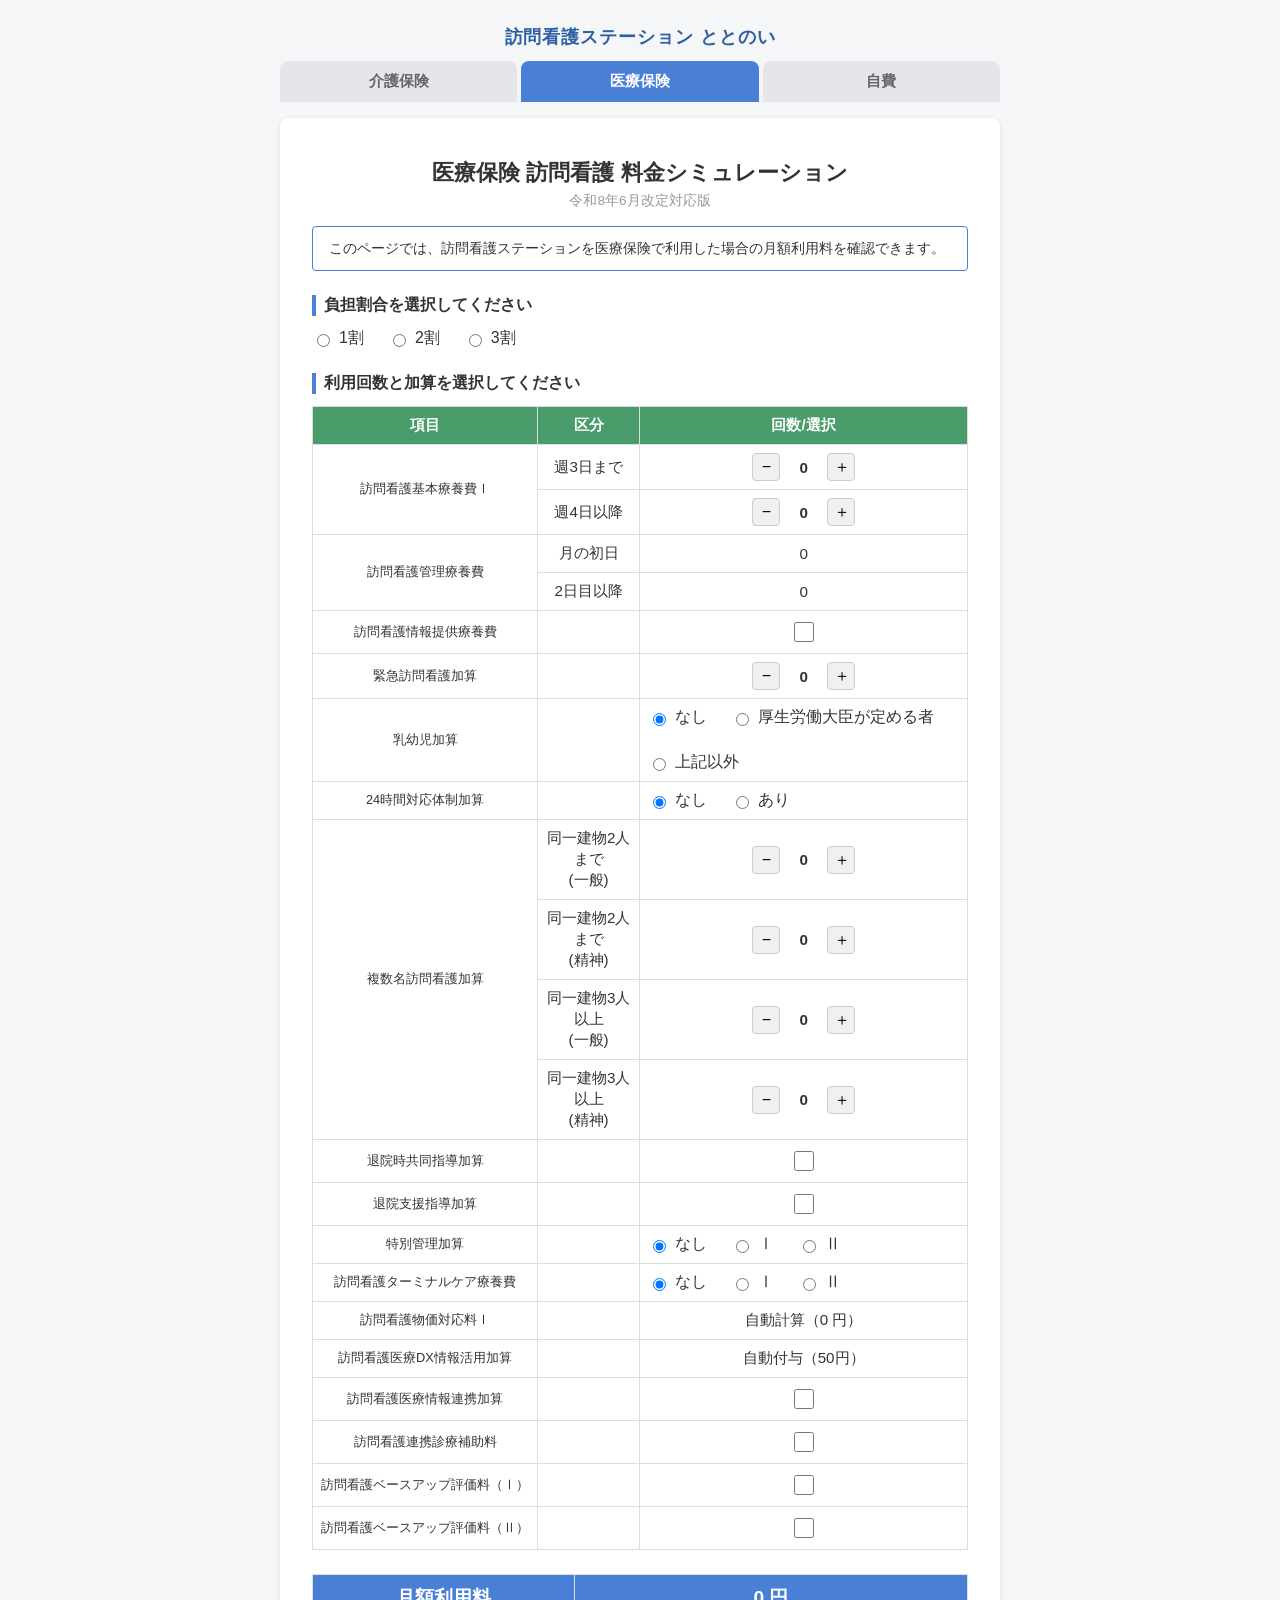
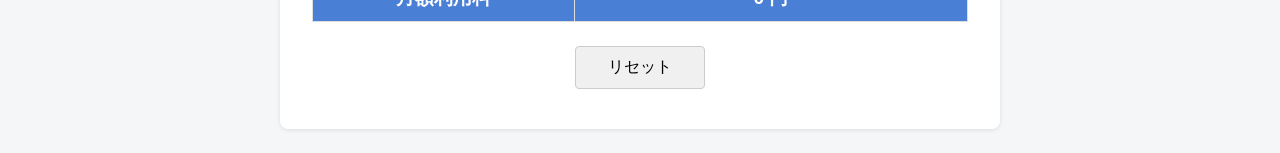
==== iryouhoken/index.html @ c887ce32 "項目名セルのフォントサイズをrowspanに関係なく統一（:first-childからクラス指定に変更）" ====
<!DOCTYPE html>
<html lang="ja">
<head>
  <meta charset="UTF-8">
  <meta name="viewport" content="width=device-width, initial-scale=1.0">
  <title>医療保険 訪問看護 料金シミュレーション｜訪問看護ステーションととのい</title>
  <link rel="stylesheet" href="../shared/tabs.css">
  <link rel="stylesheet" href="style.css">
</head>
<body>
  <header class="site-header">
    <p class="site-name">訪問看護ステーション ととのい</p>
  </header>
  <nav class="tab-nav">
    <a href="../kaigo-houmonkango/" class="tab-nav-item">介護保険</a>
    <a href="../iryouhoken/" class="tab-nav-item active">医療保険</a>
    <a href="../jihi/" class="tab-nav-item">自費</a>
  </nav>
  <div class="container">
    <h1>医療保険 訪問看護 料金シミュレーション</h1>
    <p class="subtitle">令和8年6月改定対応版</p>

    <p class="description">
      このページでは、訪問看護ステーションを医療保険で利用した場合の月額利用料を確認できます。
    </p>

    <section class="section">
      <h2>負担割合を選択してください</h2>
      <div class="radio-group" id="futan-group">
        <label><input type="radio" name="futan" value="1"> 1割</label>
        <label><input type="radio" name="futan" value="2"> 2割</label>
        <label><input type="radio" name="futan" value="3"> 3割</label>
      </div>
    </section>

    <section class="section">
      <h2>利用回数と加算を選択してください</h2>
      <div class="table-scroll">
      <table class="ryoukin-table">
        <thead>
          <tr>
            <th>項目</th>
            <th>区分</th>
            <th>回数/選択</th>
          </tr>
        </thead>
        <tbody>
          <tr>
            <td class="item-name" rowspan="2">訪問看護基本療養費Ⅰ</td>
            <td>週3日まで</td>
            <td><div class="counter" data-key="shukan3"><button type="button" class="minus">−</button><span class="count">0</span><button type="button" class="plus">＋</button></div></td>
          </tr>
          <tr>
            <td>週4日以降</td>
            <td><div class="counter" data-key="shukan4"><button type="button" class="minus">−</button><span class="count">0</span><button type="button" class="plus">＋</button></div></td>
          </tr>
          <tr>
            <td class="item-name" rowspan="2">訪問看護管理療養費</td>
            <td>月の初日</td>
            <td><span id="kanri-shonichi-kaisuu">0</span></td>
          </tr>
          <tr>
            <td>2日目以降</td>
            <td><span id="kanri-2kaime-kaisuu">0</span></td>
          </tr>
          <tr>
            <td class="item-name">訪問看護情報提供療養費</td>
            <td></td>
            <td><input type="checkbox" id="jouhou-teikyou" class="kasan-checkbox"></td>
          </tr>
          <tr>
            <td class="item-name">緊急訪問看護加算</td>
            <td></td>
            <td><div class="counter" data-key="kinkyuu"><button type="button" class="minus">−</button><span class="count">0</span><button type="button" class="plus">＋</button></div></td>
          </tr>
          <tr>
            <td class="item-name">乳幼児加算</td>
            <td></td>
            <td>
              <div class="radio-group">
                <label><input type="radio" name="nyuuyouji" value="nashi" checked> なし</label>
                <label><input type="radio" name="nyuuyouji" value="daijin"> 厚生労働大臣が定める者</label>
                <label><input type="radio" name="nyuuyouji" value="sonota"> 上記以外</label>
              </div>
            </td>
          </tr>
          <tr>
            <td class="item-name">24時間対応体制加算</td>
            <td></td>
            <td>
              <div class="radio-group">
                <label><input type="radio" name="taiou24" value="nashi" checked> なし</label>
                <label><input type="radio" name="taiou24" value="ari"> あり</label>
              </div>
            </td>
          </tr>
          <tr>
            <td class="item-name" rowspan="4">複数名訪問看護加算</td>
            <td>同一建物2人まで<br>(一般)</td>
            <td><div class="counter" data-key="fukusuumei_nin2_ippan"><button type="button" class="minus">−</button><span class="count">0</span><button type="button" class="plus">＋</button></div></td>
          </tr>
          <tr>
            <td>同一建物2人まで<br>(精神)</td>
            <td><div class="counter" data-key="fukusuumei_nin2_seishin"><button type="button" class="minus">−</button><span class="count">0</span><button type="button" class="plus">＋</button></div></td>
          </tr>
          <tr>
            <td>同一建物3人以上<br>(一般)</td>
            <td><div class="counter" data-key="fukusuumei_nin3_ippan"><button type="button" class="minus">−</button><span class="count">0</span><button type="button" class="plus">＋</button></div></td>
          </tr>
          <tr>
            <td>同一建物3人以上<br>(精神)</td>
            <td><div class="counter" data-key="fukusuumei_nin3_seishin"><button type="button" class="minus">−</button><span class="count">0</span><button type="button" class="plus">＋</button></div></td>
          </tr>
          <tr>
            <td class="item-name">退院時共同指導加算</td>
            <td></td>
            <td><input type="checkbox" id="taiin-kyodo" class="kasan-checkbox"></td>
          </tr>
          <tr>
            <td class="item-name">退院支援指導加算</td>
            <td></td>
            <td><input type="checkbox" id="taiin-shien" class="kasan-checkbox"></td>
          </tr>
          <tr>
            <td class="item-name">特別管理加算</td>
            <td></td>
            <td>
              <div class="radio-group">
                <label><input type="radio" name="tokubetsu_kanri" value="nashi" checked> なし</label>
                <label><input type="radio" name="tokubetsu_kanri" value="I"> Ⅰ</label>
                <label><input type="radio" name="tokubetsu_kanri" value="II"> Ⅱ</label>
              </div>
            </td>
          </tr>
          <tr>
            <td class="item-name">訪問看護ターミナルケア療養費</td>
            <td></td>
            <td>
              <div class="radio-group">
                <label><input type="radio" name="terminal_care" value="nashi" checked> なし</label>
                <label><input type="radio" name="terminal_care" value="1"> Ⅰ</label>
                <label><input type="radio" name="terminal_care" value="2"> Ⅱ</label>
              </div>
            </td>
          </tr>
          <tr>
            <td class="item-name">訪問看護物価対応料Ⅰ</td>
            <td></td>
            <td>自動計算（<span id="bukka-yen">0</span> 円）</td>
          </tr>
          <tr>
            <td class="item-name">訪問看護医療DX情報活用加算</td>
            <td></td>
            <td>自動付与（<span id="iryou-dx-yen">0</span>円）</td>
          </tr>
          <tr>
            <td class="item-name">訪問看護医療情報連携加算</td>
            <td></td>
            <td><input type="checkbox" id="iryou-jouhou-renkei" class="kasan-checkbox"></td>
          </tr>
          <tr>
            <td class="item-name">訪問看護連携診療補助料</td>
            <td></td>
            <td><input type="checkbox" id="renkei-shinryo-hojo" class="kasan-checkbox"></td>
          </tr>
          <tr>
            <td class="item-name">訪問看護ベースアップ評価料（Ⅰ）</td>
            <td></td>
            <td><input type="checkbox" id="base-up-1" class="kasan-checkbox"></td>
          </tr>
          <tr>
            <td class="item-name">訪問看護ベースアップ評価料（Ⅱ）</td>
            <td></td>
            <td><input type="checkbox" id="base-up-2" class="kasan-checkbox"></td>
          </tr>
        </tbody>
      </table>
      </div>
    </section>

    <section class="section result">
      <table class="result-table">
        <tr class="total-row">
          <th>月額利用料</th>
          <td><span id="total-yen">0</span> 円</td>
        </tr>
      </table>
    </section>

    <button type="button" id="reset-btn" class="reset-btn">リセット</button>
  </div>

  <script src="data.js"></script>
  <script src="script.js"></script>
</body>
</html>
---- shared/tabs.css ----
.site-header {
  max-width: 720px;
  margin: 0 auto 12px;
  text-align: center;
}

.site-name {
  margin: 0;
  font-size: 1.15rem;
  font-weight: bold;
  color: #2d5fa3;
  letter-spacing: 0.05em;
}

.tab-nav {
  display: flex;
  max-width: 720px;
  margin: 0 auto 16px;
  gap: 4px;
}

.tab-nav-item {
  flex: 1;
  text-align: center;
  padding: 10px;
  text-decoration: none;
  font-weight: bold;
  font-size: 0.95rem;
  color: #666;
  background-color: #e4e6ea;
  border-radius: 8px 8px 0 0;
}

.tab-nav-item.active {
  color: #fff;
  background-color: #4a7fd6;
}

@media (max-width: 480px) {
  .site-name {
    font-size: 0.95rem;
  }

  .tab-nav {
    margin: 0 auto 8px;
    gap: 2px;
  }

  .tab-nav-item {
    padding: 8px 2px;
    font-size: 0.8rem;
  }
}
---- iryouhoken/style.css ----
* {
  box-sizing: border-box;
}

body {
  margin: 0;
  padding: 24px;
  font-family: "Hiragino Kaku Gothic ProN", "Meiryo", sans-serif;
  background-color: #f5f6f8;
  color: #333;
}

.container {
  max-width: 720px;
  margin: 0 auto;
  background-color: #fff;
  padding: 24px 32px 40px;
  border-radius: 8px;
  box-shadow: 0 1px 4px rgba(0, 0, 0, 0.1);
}

h1 {
  text-align: center;
  font-size: 1.4rem;
  margin-bottom: 4px;
}

.subtitle {
  text-align: center;
  color: #999;
  font-size: 0.85rem;
  margin-top: 0;
  margin-bottom: 16px;
}

.description {
  border: 1px solid #4a7fd6;
  border-radius: 4px;
  padding: 12px 16px;
  font-size: 0.9rem;
  margin-bottom: 24px;
}

.section {
  margin-bottom: 24px;
}

.section h2 {
  font-size: 1rem;
  border-left: 4px solid #4a7fd6;
  padding-left: 8px;
  margin-bottom: 12px;
}

.radio-group {
  display: flex;
  gap: 24px;
  flex-wrap: wrap;
}

.radio-group label {
  display: flex;
  align-items: center;
  gap: 6px;
  font-size: 1rem;
}

.table-scroll {
  overflow-x: auto;
}

.ryoukin-table {
  width: 100%;
  min-width: 480px;
  border-collapse: collapse;
  font-size: 0.95rem;
}

.ryoukin-table th,
.ryoukin-table td {
  border: 1px solid #ddd;
  padding: 8px;
  text-align: center;
}

.ryoukin-table td.item-name {
  white-space: nowrap;
  font-size: 0.8rem;
}

.ryoukin-table thead th {
  background-color: #4a9d6a;
  color: #fff;
}

.counter {
  display: flex;
  align-items: center;
  justify-content: center;
  gap: 8px;
}

.counter button {
  width: 28px;
  height: 28px;
  border: 1px solid #ccc;
  background-color: #f0f0f0;
  border-radius: 4px;
  font-size: 1rem;
  cursor: pointer;
  line-height: 1;
}

.counter button:hover {
  background-color: #e0e0e0;
}

.counter .count {
  display: inline-block;
  min-width: 2em;
  font-weight: bold;
}

.kasan-checkbox {
  width: 20px;
  height: 20px;
  cursor: pointer;
}

.result-table {
  width: 100%;
  border-collapse: collapse;
}

.result-table th,
.result-table td {
  padding: 10px;
  border: 1px solid #ddd;
  text-align: center;
}

.result-table th {
  background-color: #f0f3fa;
  width: 40%;
}

.result-table .total-row th,
.result-table .total-row td {
  background-color: #4a7fd6;
  color: #fff;
  font-size: 1.2rem;
  font-weight: bold;
}

.reset-btn {
  display: block;
  margin: 0 auto;
  padding: 10px 32px;
  font-size: 1rem;
  background-color: #f0f0f0;
  border: 1px solid #ccc;
  border-radius: 4px;
  cursor: pointer;
}

.reset-btn:hover {
  background-color: #e0e0e0;
}

@media (max-width: 480px) {
  body {
    padding: 8px;
  }

  .container {
    padding: 16px 12px 24px;
  }

  .table-scroll {
    overflow-x: visible;
  }

  .ryoukin-table {
    min-width: 0;
    table-layout: fixed;
    font-size: 0.7rem;
  }

  .ryoukin-table th,
  .ryoukin-table td {
    padding: 4px 2px;
    word-break: break-word;
  }

  .ryoukin-table th:nth-child(1),
  .ryoukin-table td:nth-child(1) {
    width: 32%;
  }

  .ryoukin-table th:nth-child(2),
  .ryoukin-table td:nth-child(2) {
    width: 18%;
  }

  .ryoukin-table th:nth-child(3),
  .ryoukin-table td:nth-child(3) {
    width: 50%;
  }

  .ryoukin-table td:first-child {
    white-space: normal;
    font-size: 0.7rem;
  }

  .radio-group {
    flex-direction: column;
    gap: 4px;
  }

  .counter button {
    width: 22px;
    height: 22px;
    font-size: 0.85rem;
  }

  .counter .count {
    min-width: 1.5em;
  }
}
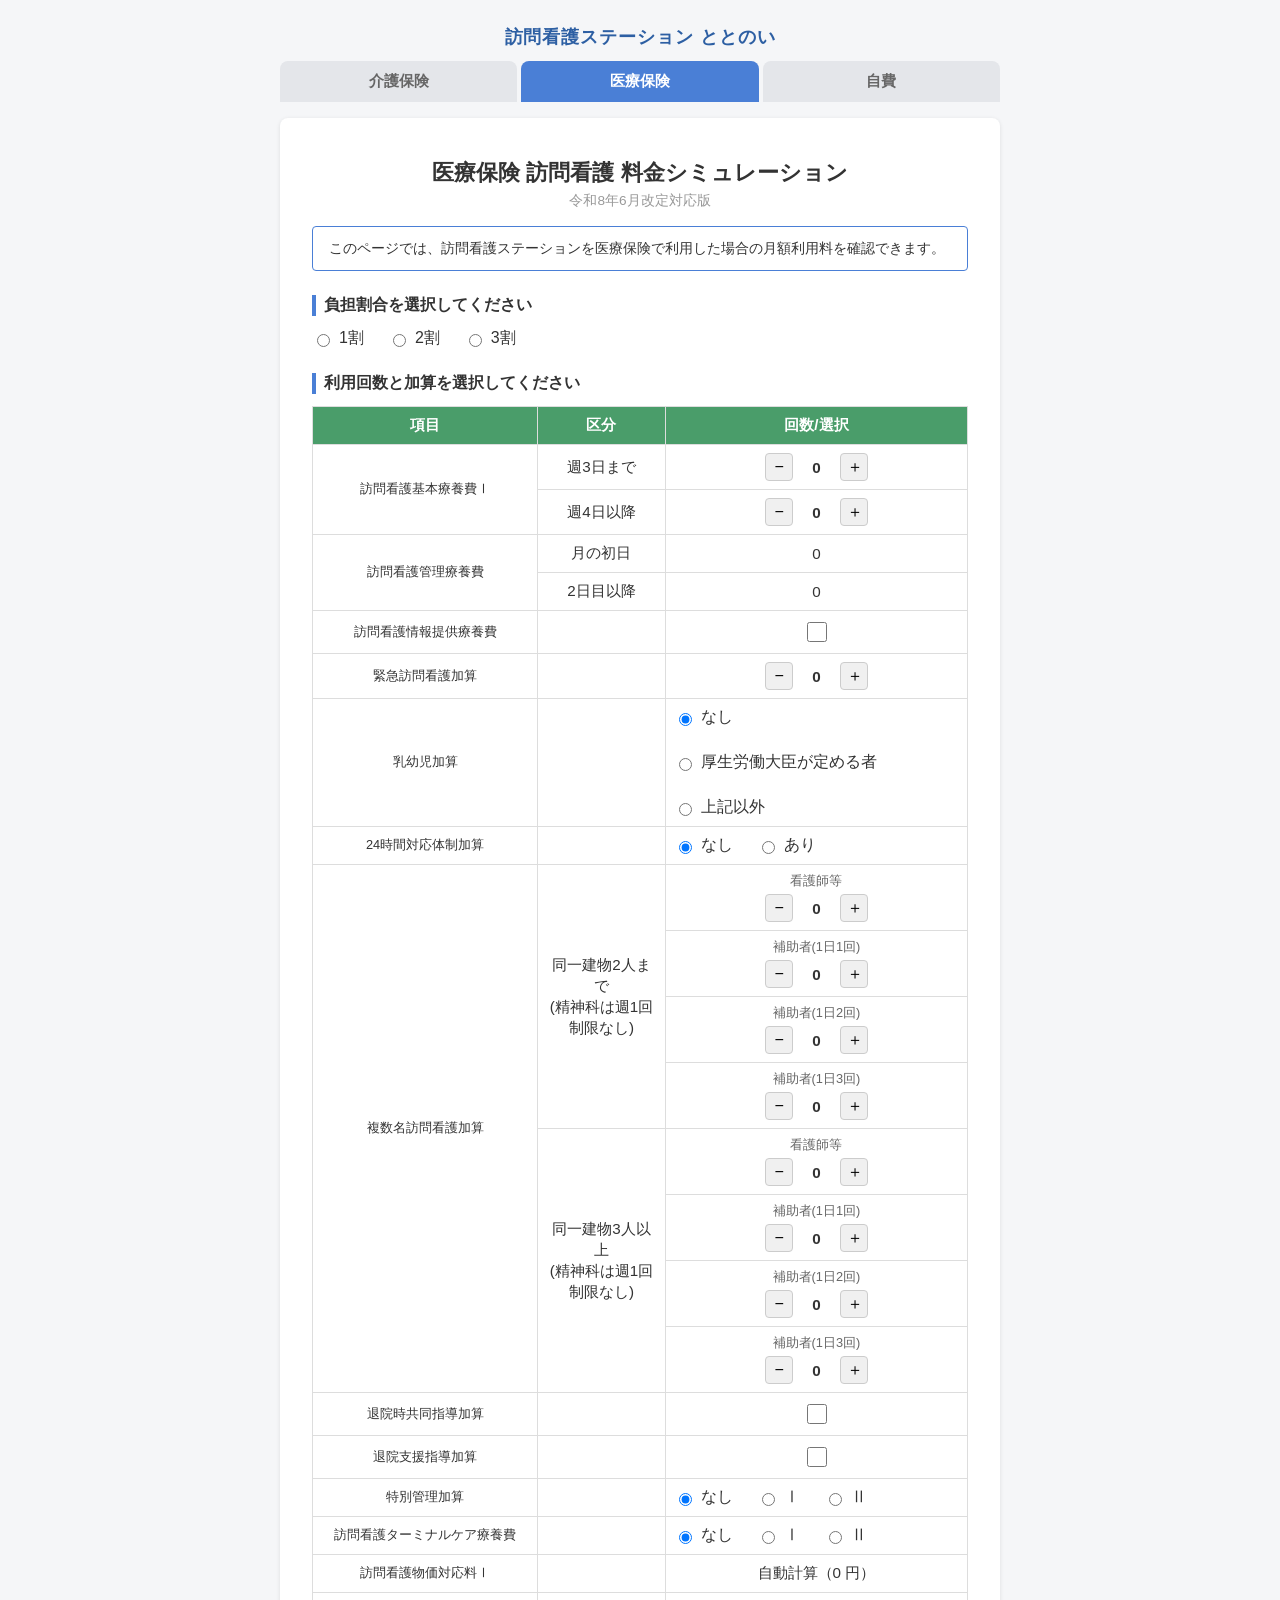
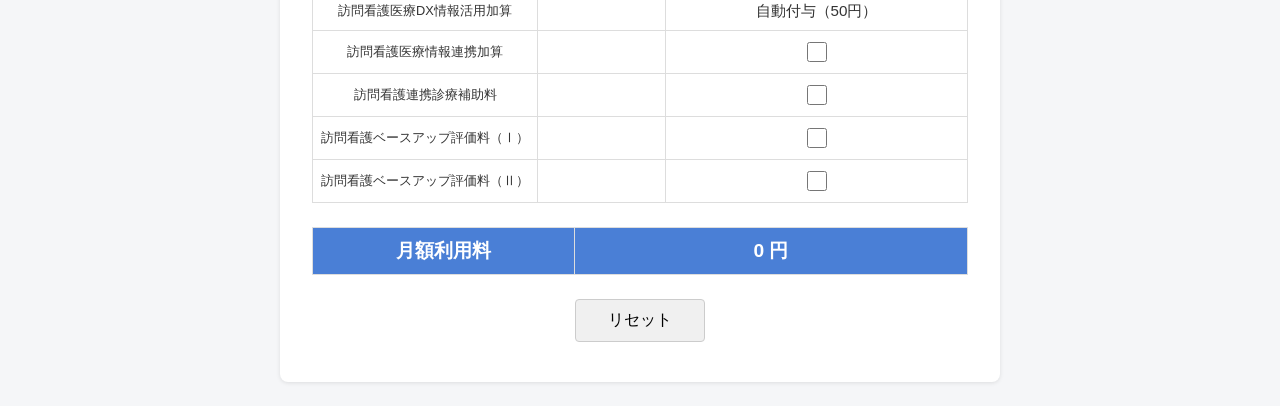
==== commit e277c474: "複数名訪問看護加算を看護師等/補助者に分割し、補助者は1日の回数に応じた階層価格を自動計算" ====
--- a/iryouhoken/index.html
+++ b/iryouhoken/index.html
@@ -95,21 +95,31 @@
             </td>
           </tr>
           <tr>
-            <td class="item-name" rowspan="4">複数名訪問看護加算</td>
-            <td>同一建物2人まで<br>(一般)</td>
-            <td><div class="counter" data-key="fukusuumei_nin2_ippan"><button type="button" class="minus">−</button><span class="count">0</span><button type="button" class="plus">＋</button></div></td>
-          </tr>
-          <tr>
-            <td>同一建物2人まで<br>(精神)</td>
-            <td><div class="counter" data-key="fukusuumei_nin2_seishin"><button type="button" class="minus">−</button><span class="count">0</span><button type="button" class="plus">＋</button></div></td>
-          </tr>
-          <tr>
-            <td>同一建物3人以上<br>(一般)</td>
-            <td><div class="counter" data-key="fukusuumei_nin3_ippan"><button type="button" class="minus">−</button><span class="count">0</span><button type="button" class="plus">＋</button></div></td>
-          </tr>
-          <tr>
-            <td>同一建物3人以上<br>(精神)</td>
-            <td><div class="counter" data-key="fukusuumei_nin3_seishin"><button type="button" class="minus">−</button><span class="count">0</span><button type="button" class="plus">＋</button></div></td>
+            <td class="item-name" rowspan="8">複数名訪問看護加算</td>
+            <td rowspan="4">同一建物2人まで<br>(精神科は週1回制限なし)</td>
+            <td><span class="counter-label">看護師等</span><div class="counter" data-key="fukusuumei_nin2_kangoshi"><button type="button" class="minus">−</button><span class="count">0</span><button type="button" class="plus">＋</button></div></td>
+          </tr>
+          <tr>
+            <td><span class="counter-label">補助者(1日1回)</span><div class="counter" data-key="fukusuumei_nin2_hojo_1"><button type="button" class="minus">−</button><span class="count">0</span><button type="button" class="plus">＋</button></div></td>
+          </tr>
+          <tr>
+            <td><span class="counter-label">補助者(1日2回)</span><div class="counter" data-key="fukusuumei_nin2_hojo_2"><button type="button" class="minus">−</button><span class="count">0</span><button type="button" class="plus">＋</button></div></td>
+          </tr>
+          <tr>
+            <td><span class="counter-label">補助者(1日3回)</span><div class="counter" data-key="fukusuumei_nin2_hojo_3"><button type="button" class="minus">−</button><span class="count">0</span><button type="button" class="plus">＋</button></div></td>
+          </tr>
+          <tr>
+            <td rowspan="4">同一建物3人以上<br>(精神科は週1回制限なし)</td>
+            <td><span class="counter-label">看護師等</span><div class="counter" data-key="fukusuumei_nin3_kangoshi"><button type="button" class="minus">−</button><span class="count">0</span><button type="button" class="plus">＋</button></div></td>
+          </tr>
+          <tr>
+            <td><span class="counter-label">補助者(1日1回)</span><div class="counter" data-key="fukusuumei_nin3_hojo_1"><button type="button" class="minus">−</button><span class="count">0</span><button type="button" class="plus">＋</button></div></td>
+          </tr>
+          <tr>
+            <td><span class="counter-label">補助者(1日2回)</span><div class="counter" data-key="fukusuumei_nin3_hojo_2"><button type="button" class="minus">−</button><span class="count">0</span><button type="button" class="plus">＋</button></div></td>
+          </tr>
+          <tr>
+            <td><span class="counter-label">補助者(1日3回)</span><div class="counter" data-key="fukusuumei_nin3_hojo_3"><button type="button" class="minus">−</button><span class="count">0</span><button type="button" class="plus">＋</button></div></td>
           </tr>
           <tr>
             <td class="item-name">退院時共同指導加算</td>
--- a/iryouhoken/style.css
+++ b/iryouhoken/style.css
@@ -93,6 +93,13 @@
   color: #fff;
 }
 
+.counter-label {
+  display: block;
+  font-size: 0.8rem;
+  color: #666;
+  margin-bottom: 4px;
+}
+
 .counter {
   display: flex;
   align-items: center;
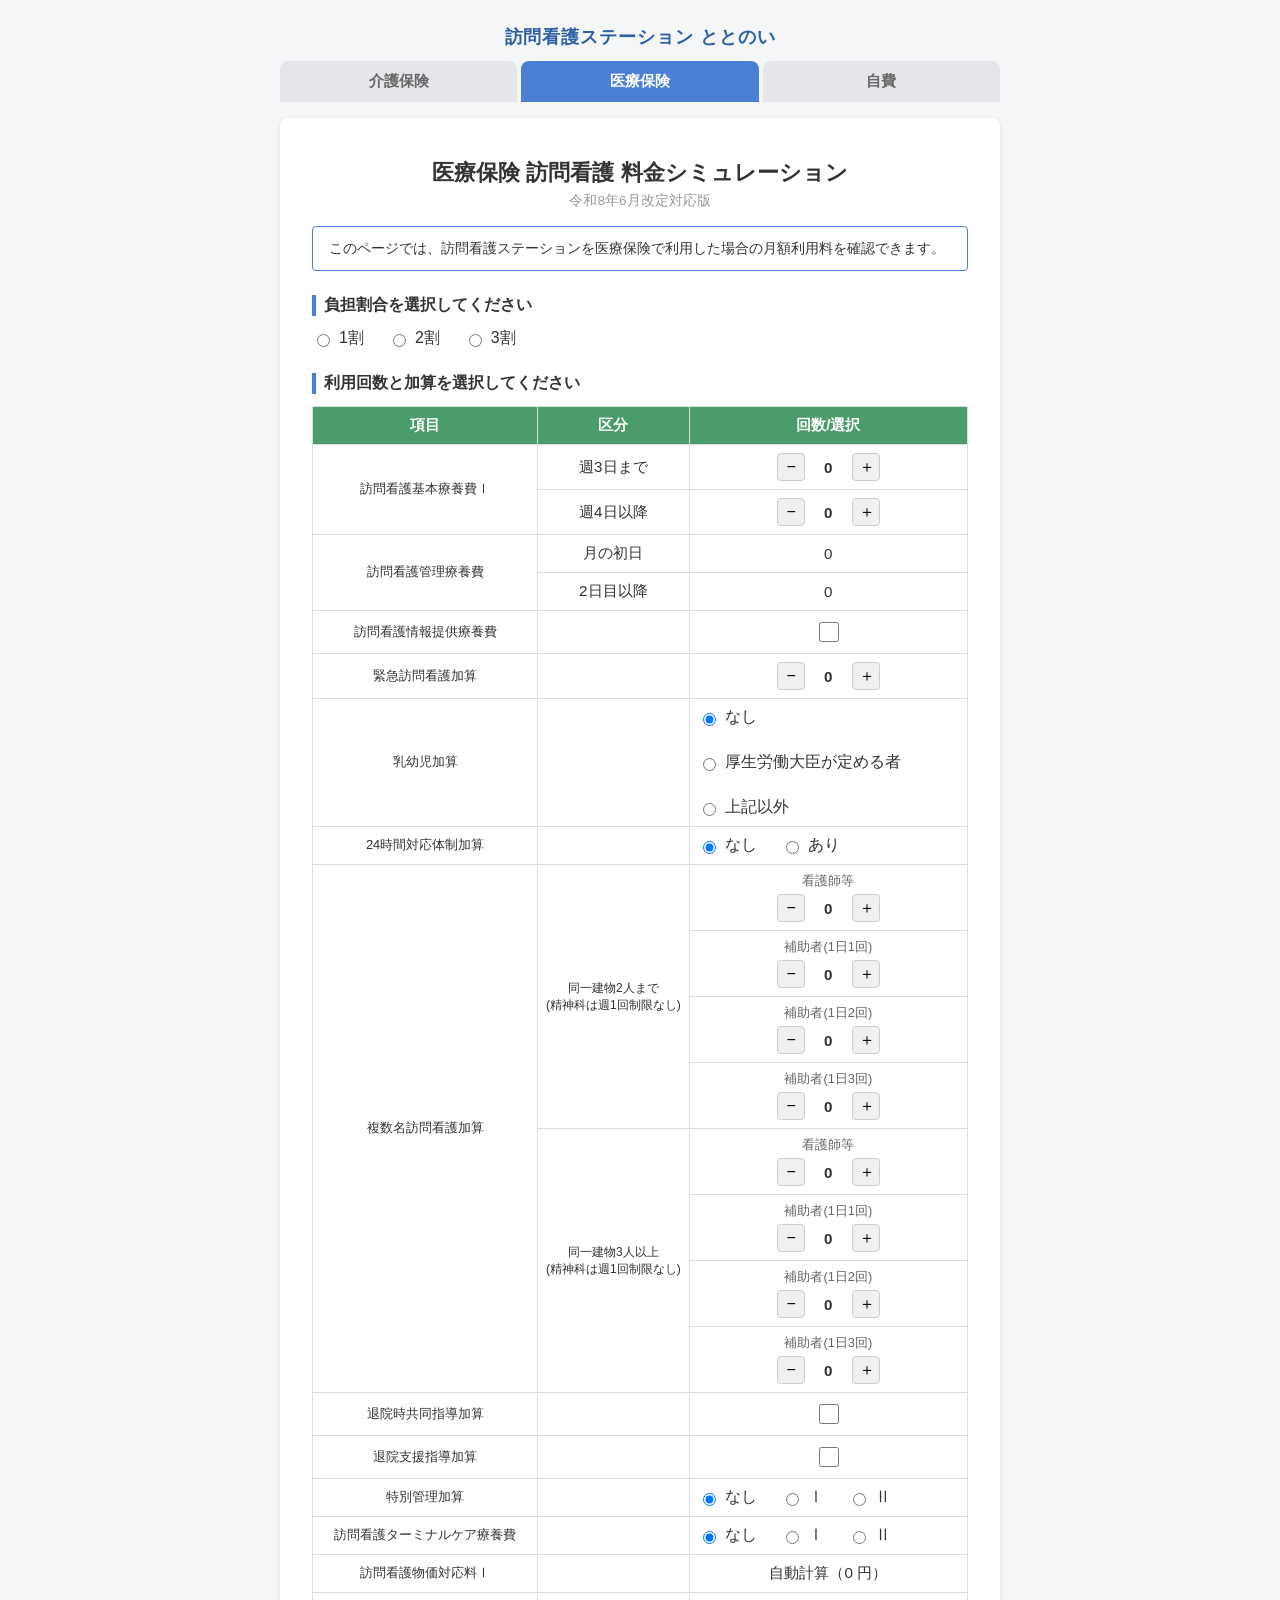
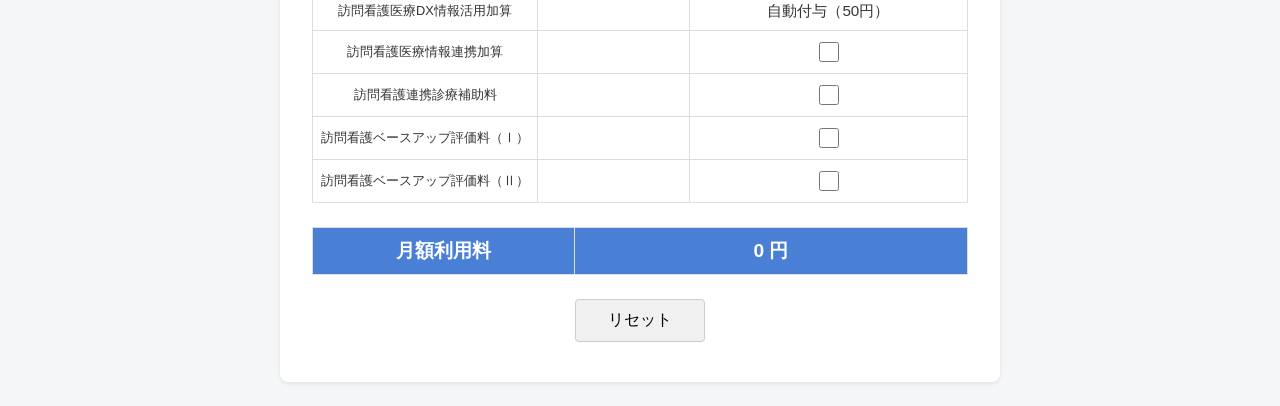
==== commit e7789459: "複数名訪問看護加算の区分ラベル「(精神科は週1回制限なし)」が折り返さず1行で収まるよう調整" ====
--- a/iryouhoken/index.html
+++ b/iryouhoken/index.html
@@ -96,7 +96,7 @@
           </tr>
           <tr>
             <td class="item-name" rowspan="8">複数名訪問看護加算</td>
-            <td rowspan="4">同一建物2人まで<br>(精神科は週1回制限なし)</td>
+            <td class="sub-label" rowspan="4">同一建物2人まで<br>(精神科は週1回制限なし)</td>
             <td><span class="counter-label">看護師等</span><div class="counter" data-key="fukusuumei_nin2_kangoshi"><button type="button" class="minus">−</button><span class="count">0</span><button type="button" class="plus">＋</button></div></td>
           </tr>
           <tr>
@@ -109,7 +109,7 @@
             <td><span class="counter-label">補助者(1日3回)</span><div class="counter" data-key="fukusuumei_nin2_hojo_3"><button type="button" class="minus">−</button><span class="count">0</span><button type="button" class="plus">＋</button></div></td>
           </tr>
           <tr>
-            <td rowspan="4">同一建物3人以上<br>(精神科は週1回制限なし)</td>
+            <td class="sub-label" rowspan="4">同一建物3人以上<br>(精神科は週1回制限なし)</td>
             <td><span class="counter-label">看護師等</span><div class="counter" data-key="fukusuumei_nin3_kangoshi"><button type="button" class="minus">−</button><span class="count">0</span><button type="button" class="plus">＋</button></div></td>
           </tr>
           <tr>
--- a/iryouhoken/style.css
+++ b/iryouhoken/style.css
@@ -88,6 +88,11 @@
   font-size: 0.8rem;
 }
 
+.ryoukin-table td.sub-label {
+  white-space: nowrap;
+  font-size: 0.75rem;
+}
+
 .ryoukin-table thead th {
   background-color: #4a9d6a;
   color: #fff;
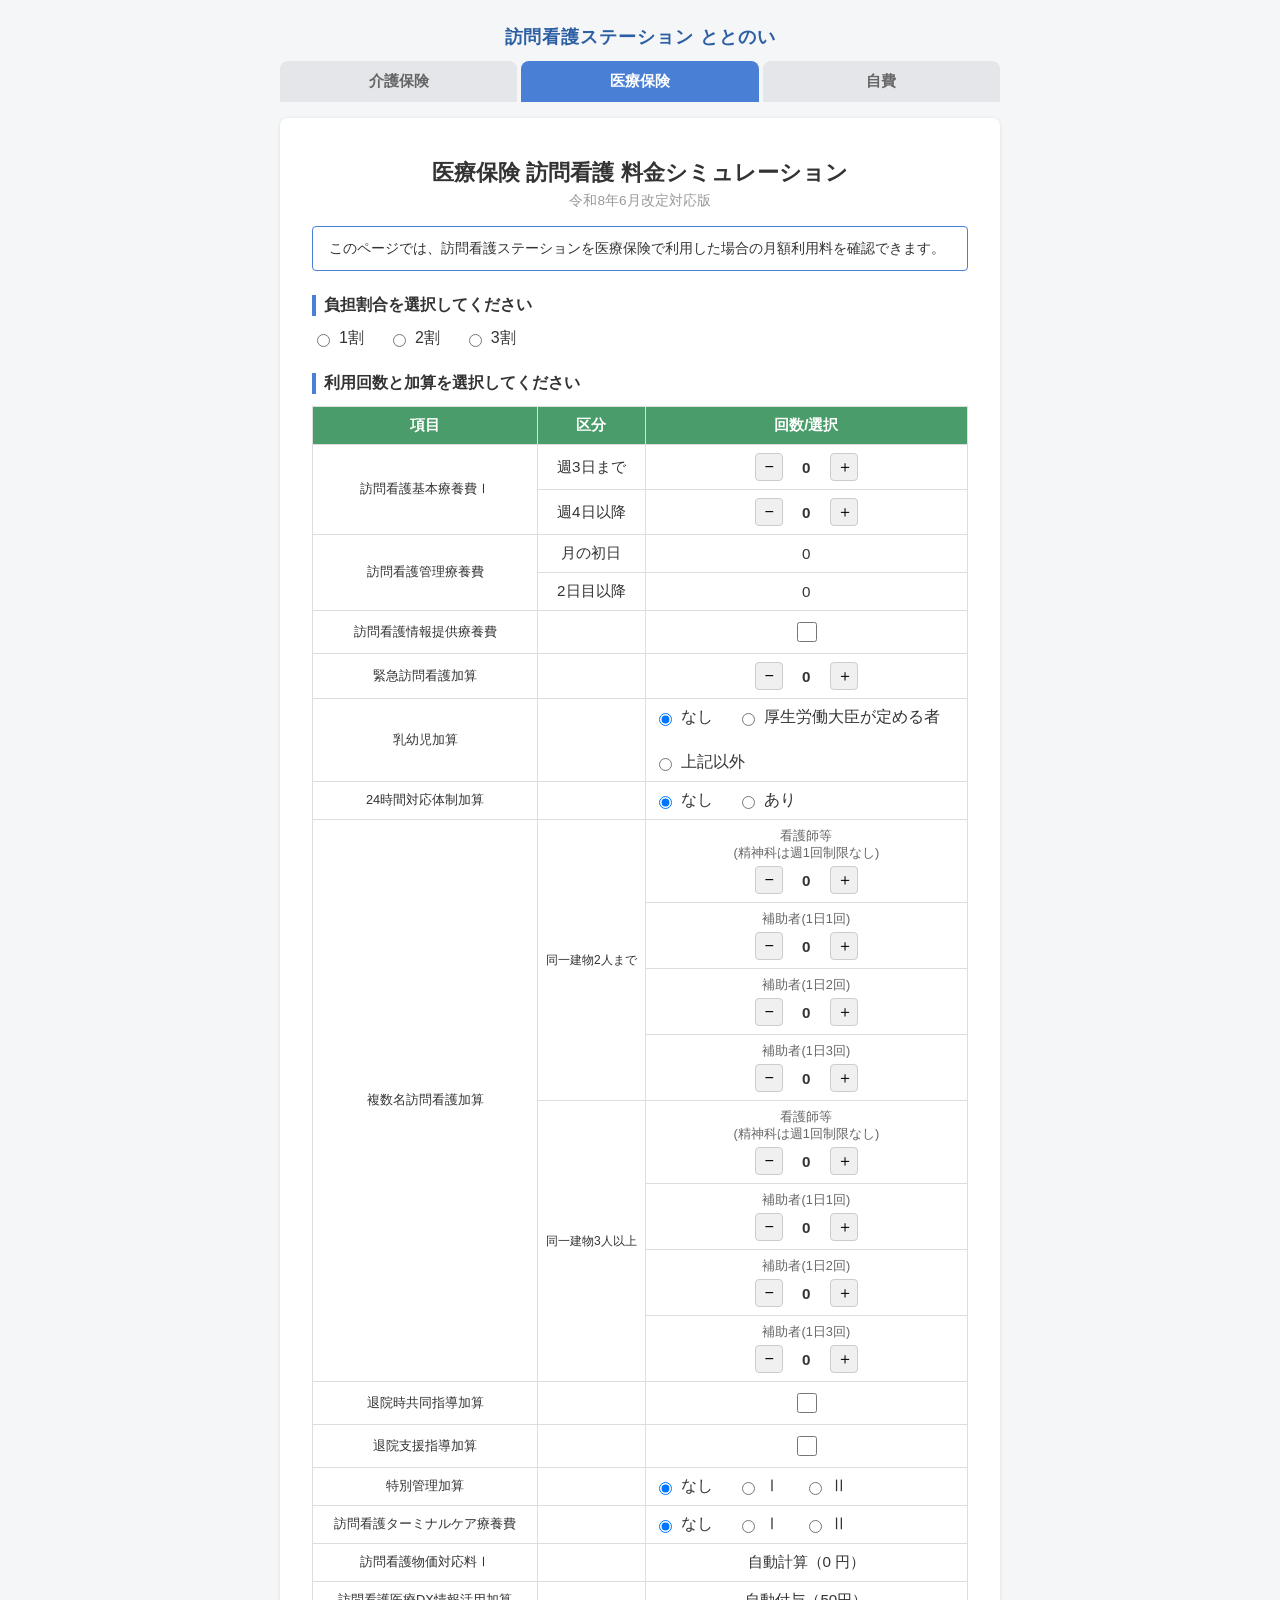
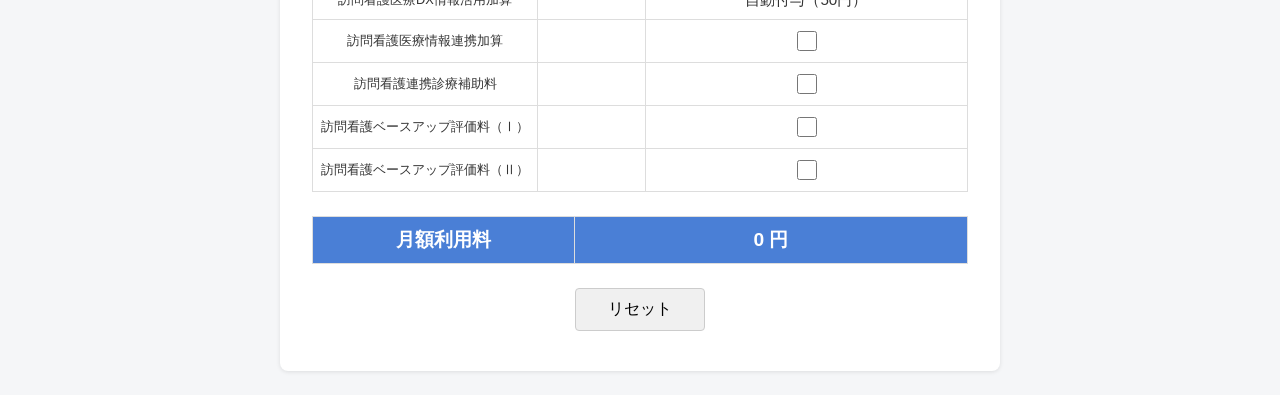
==== commit c742641a: "「(精神科は週1回制限なし)」の注記を区分欄から看護師等の2行目に移動" ====
--- a/iryouhoken/index.html
+++ b/iryouhoken/index.html
@@ -96,8 +96,8 @@
           </tr>
           <tr>
             <td class="item-name" rowspan="8">複数名訪問看護加算</td>
-            <td class="sub-label" rowspan="4">同一建物2人まで<br>(精神科は週1回制限なし)</td>
-            <td><span class="counter-label">看護師等</span><div class="counter" data-key="fukusuumei_nin2_kangoshi"><button type="button" class="minus">−</button><span class="count">0</span><button type="button" class="plus">＋</button></div></td>
+            <td class="sub-label" rowspan="4">同一建物2人まで</td>
+            <td><span class="counter-label">看護師等<br>(精神科は週1回制限なし)</span><div class="counter" data-key="fukusuumei_nin2_kangoshi"><button type="button" class="minus">−</button><span class="count">0</span><button type="button" class="plus">＋</button></div></td>
           </tr>
           <tr>
             <td><span class="counter-label">補助者(1日1回)</span><div class="counter" data-key="fukusuumei_nin2_hojo_1"><button type="button" class="minus">−</button><span class="count">0</span><button type="button" class="plus">＋</button></div></td>
@@ -109,8 +109,8 @@
             <td><span class="counter-label">補助者(1日3回)</span><div class="counter" data-key="fukusuumei_nin2_hojo_3"><button type="button" class="minus">−</button><span class="count">0</span><button type="button" class="plus">＋</button></div></td>
           </tr>
           <tr>
-            <td class="sub-label" rowspan="4">同一建物3人以上<br>(精神科は週1回制限なし)</td>
-            <td><span class="counter-label">看護師等</span><div class="counter" data-key="fukusuumei_nin3_kangoshi"><button type="button" class="minus">−</button><span class="count">0</span><button type="button" class="plus">＋</button></div></td>
+            <td class="sub-label" rowspan="4">同一建物3人以上</td>
+            <td><span class="counter-label">看護師等<br>(精神科は週1回制限なし)</span><div class="counter" data-key="fukusuumei_nin3_kangoshi"><button type="button" class="minus">−</button><span class="count">0</span><button type="button" class="plus">＋</button></div></td>
           </tr>
           <tr>
             <td><span class="counter-label">補助者(1日1回)</span><div class="counter" data-key="fukusuumei_nin3_hojo_1"><button type="button" class="minus">−</button><span class="count">0</span><button type="button" class="plus">＋</button></div></td>
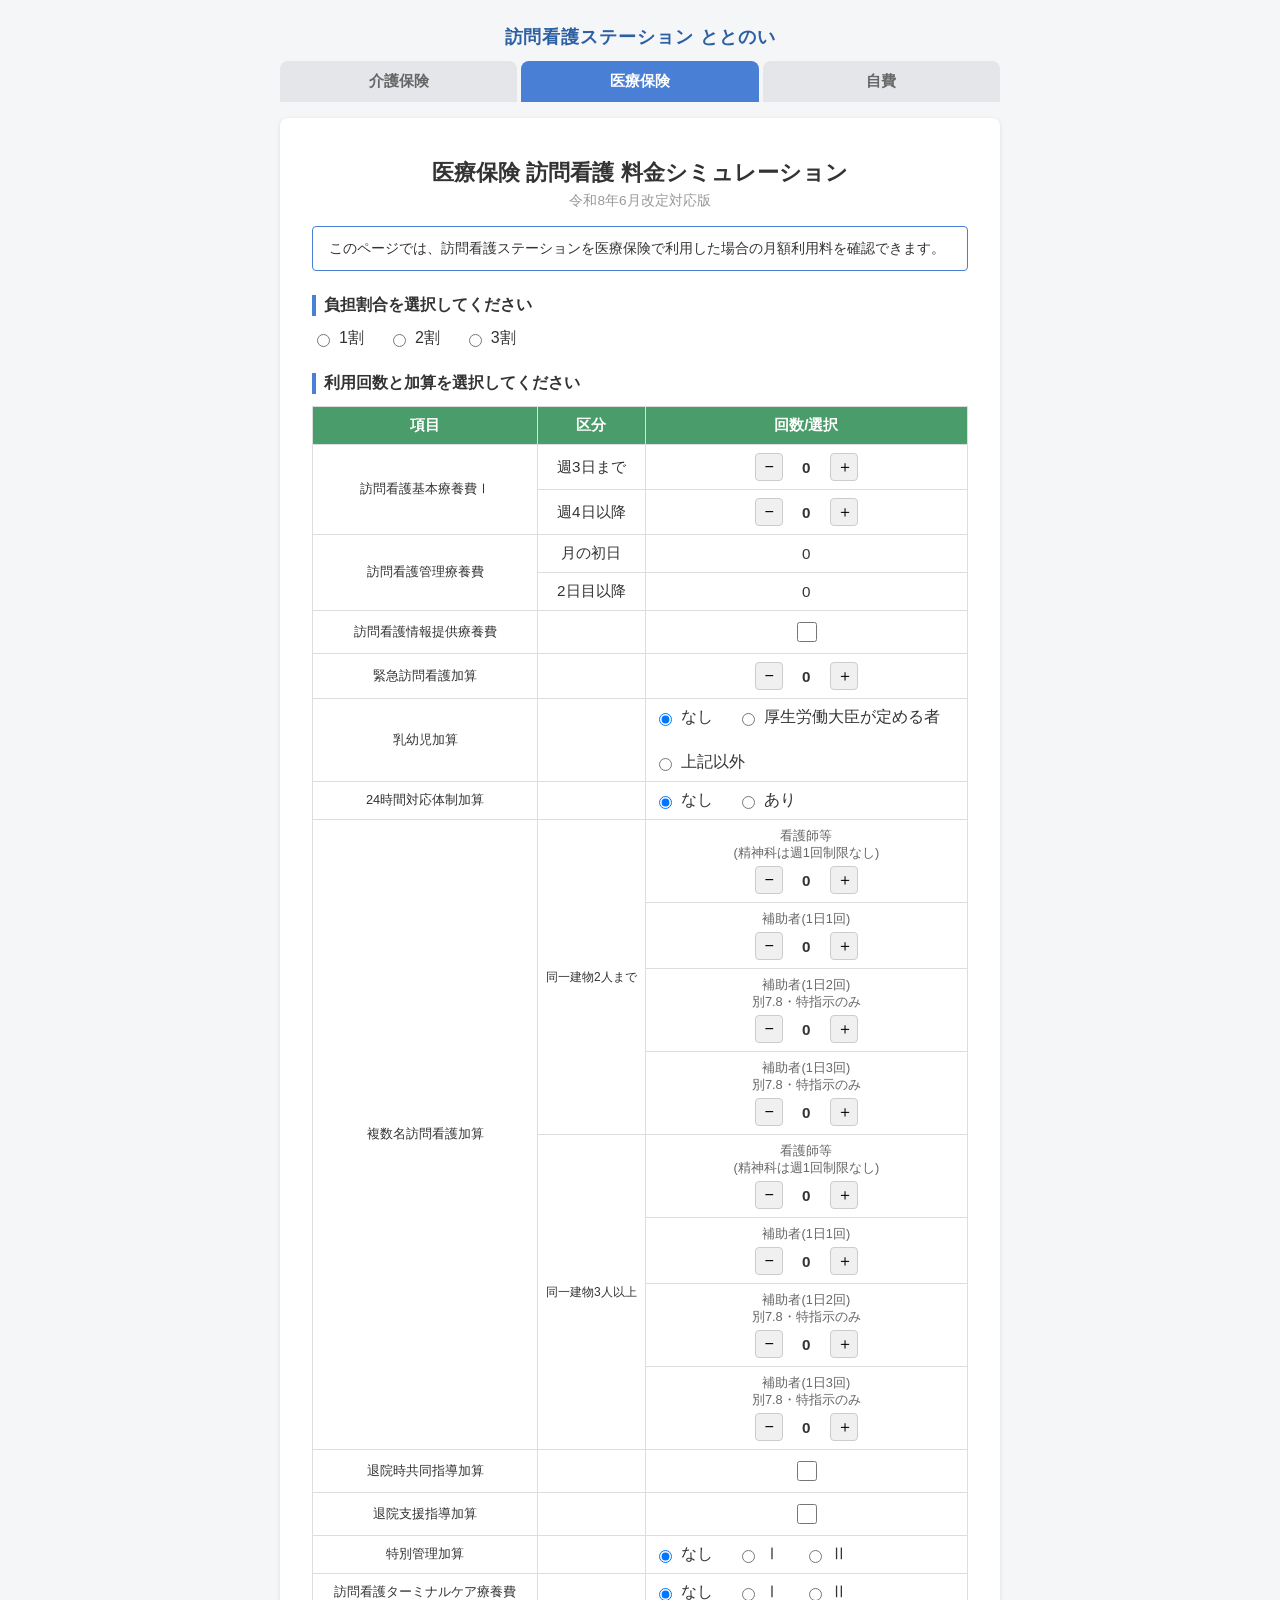
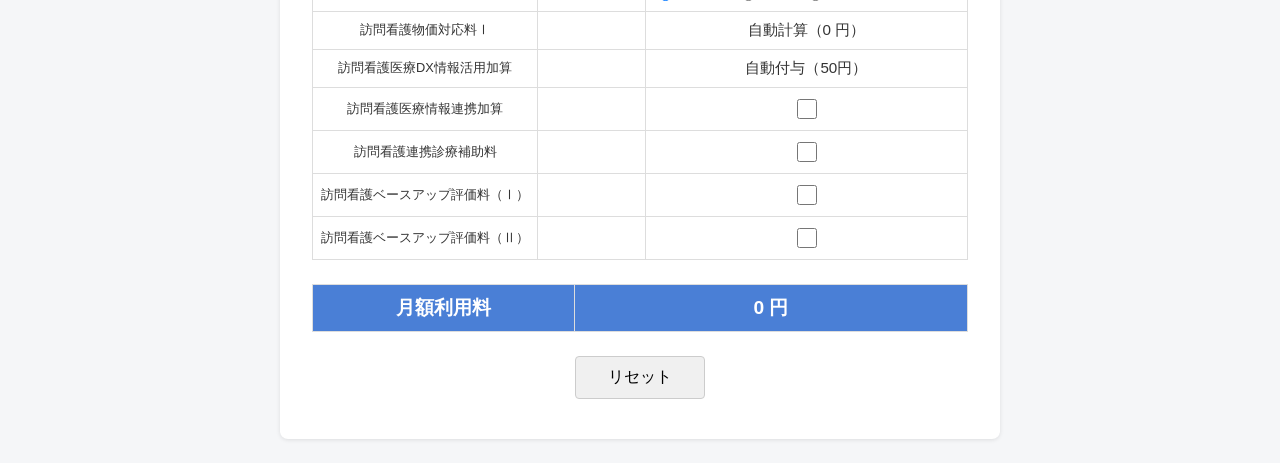
==== commit a39f742c: "補助者(1日2回・3回)に「別7.8・特指示のみ」の注記を追加" ====
--- a/iryouhoken/index.html
+++ b/iryouhoken/index.html
@@ -103,10 +103,10 @@
             <td><span class="counter-label">補助者(1日1回)</span><div class="counter" data-key="fukusuumei_nin2_hojo_1"><button type="button" class="minus">−</button><span class="count">0</span><button type="button" class="plus">＋</button></div></td>
           </tr>
           <tr>
-            <td><span class="counter-label">補助者(1日2回)</span><div class="counter" data-key="fukusuumei_nin2_hojo_2"><button type="button" class="minus">−</button><span class="count">0</span><button type="button" class="plus">＋</button></div></td>
-          </tr>
-          <tr>
-            <td><span class="counter-label">補助者(1日3回)</span><div class="counter" data-key="fukusuumei_nin2_hojo_3"><button type="button" class="minus">−</button><span class="count">0</span><button type="button" class="plus">＋</button></div></td>
+            <td><span class="counter-label">補助者(1日2回)<br>別7.8・特指示のみ</span><div class="counter" data-key="fukusuumei_nin2_hojo_2"><button type="button" class="minus">−</button><span class="count">0</span><button type="button" class="plus">＋</button></div></td>
+          </tr>
+          <tr>
+            <td><span class="counter-label">補助者(1日3回)<br>別7.8・特指示のみ</span><div class="counter" data-key="fukusuumei_nin2_hojo_3"><button type="button" class="minus">−</button><span class="count">0</span><button type="button" class="plus">＋</button></div></td>
           </tr>
           <tr>
             <td class="sub-label" rowspan="4">同一建物3人以上</td>
@@ -116,10 +116,10 @@
             <td><span class="counter-label">補助者(1日1回)</span><div class="counter" data-key="fukusuumei_nin3_hojo_1"><button type="button" class="minus">−</button><span class="count">0</span><button type="button" class="plus">＋</button></div></td>
           </tr>
           <tr>
-            <td><span class="counter-label">補助者(1日2回)</span><div class="counter" data-key="fukusuumei_nin3_hojo_2"><button type="button" class="minus">−</button><span class="count">0</span><button type="button" class="plus">＋</button></div></td>
-          </tr>
-          <tr>
-            <td><span class="counter-label">補助者(1日3回)</span><div class="counter" data-key="fukusuumei_nin3_hojo_3"><button type="button" class="minus">−</button><span class="count">0</span><button type="button" class="plus">＋</button></div></td>
+            <td><span class="counter-label">補助者(1日2回)<br>別7.8・特指示のみ</span><div class="counter" data-key="fukusuumei_nin3_hojo_2"><button type="button" class="minus">−</button><span class="count">0</span><button type="button" class="plus">＋</button></div></td>
+          </tr>
+          <tr>
+            <td><span class="counter-label">補助者(1日3回)<br>別7.8・特指示のみ</span><div class="counter" data-key="fukusuumei_nin3_hojo_3"><button type="button" class="minus">−</button><span class="count">0</span><button type="button" class="plus">＋</button></div></td>
           </tr>
           <tr>
             <td class="item-name">退院時共同指導加算</td>
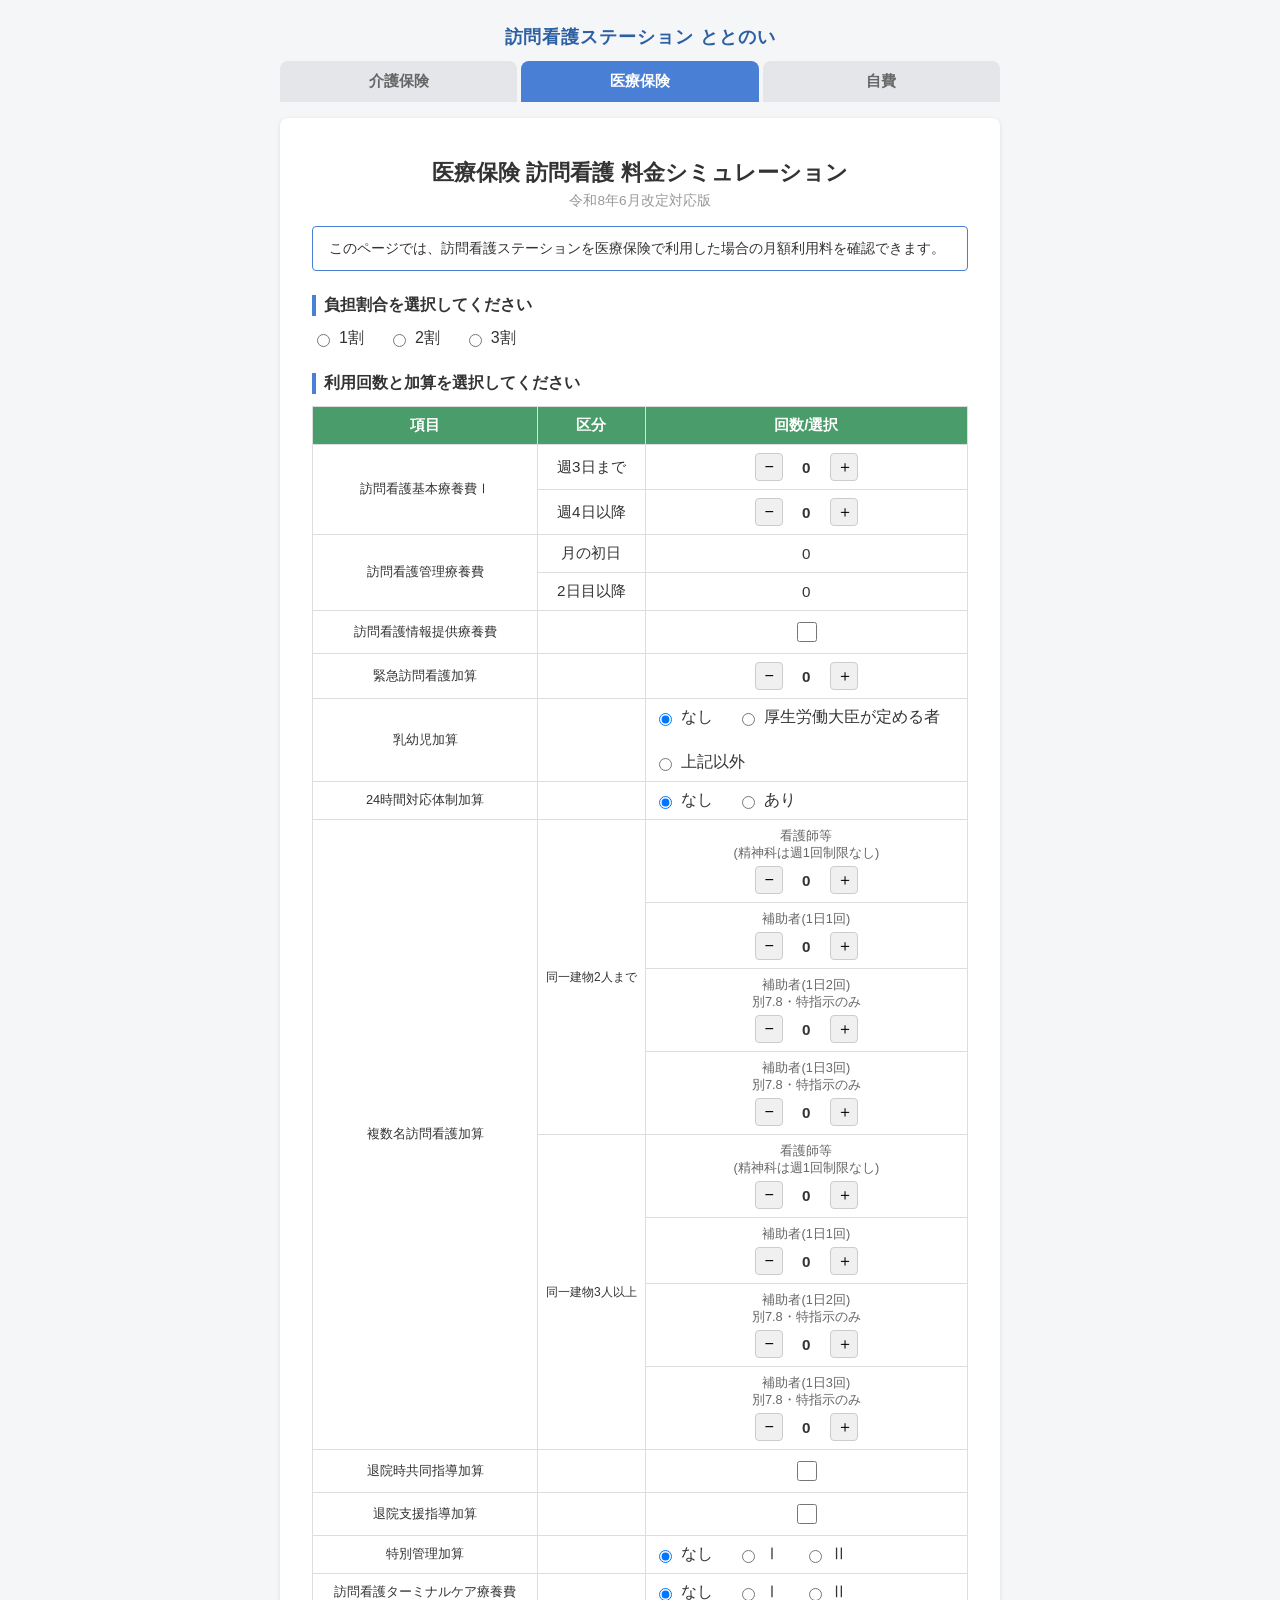
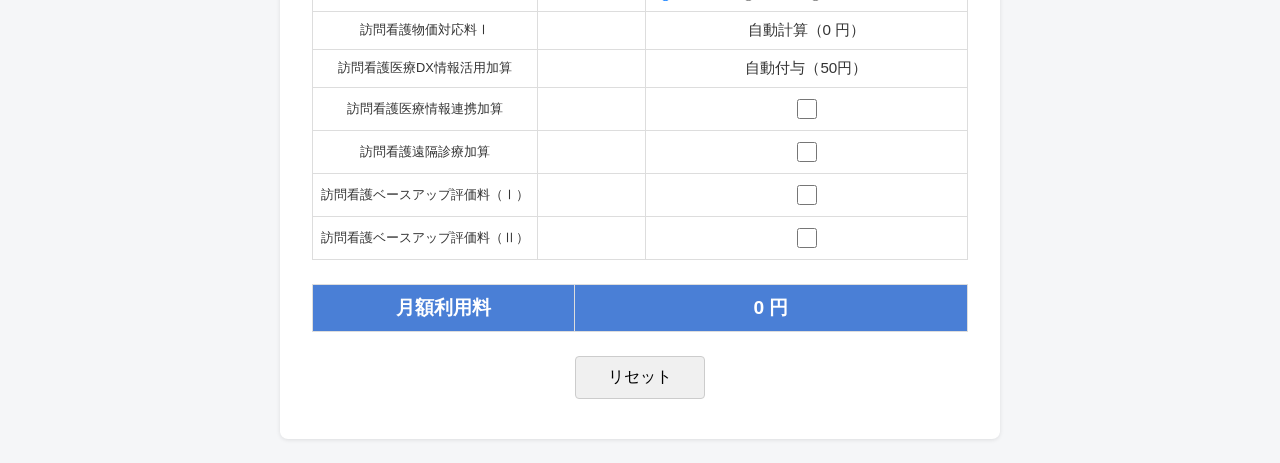
==== commit c8db2aae: "ローンチ前確認: 補助者(3人以上・1日3回)を9000円に修正、「訪問看護連携診療補助料」を正しい項目名「訪問看護遠隔診療加算」に変更" ====
--- a/iryouhoken/index.html
+++ b/iryouhoken/index.html
@@ -169,7 +169,7 @@
             <td><input type="checkbox" id="iryou-jouhou-renkei" class="kasan-checkbox"></td>
           </tr>
           <tr>
-            <td class="item-name">訪問看護連携診療補助料</td>
+            <td class="item-name">訪問看護遠隔診療加算</td>
             <td></td>
             <td><input type="checkbox" id="renkei-shinryo-hojo" class="kasan-checkbox"></td>
           </tr>
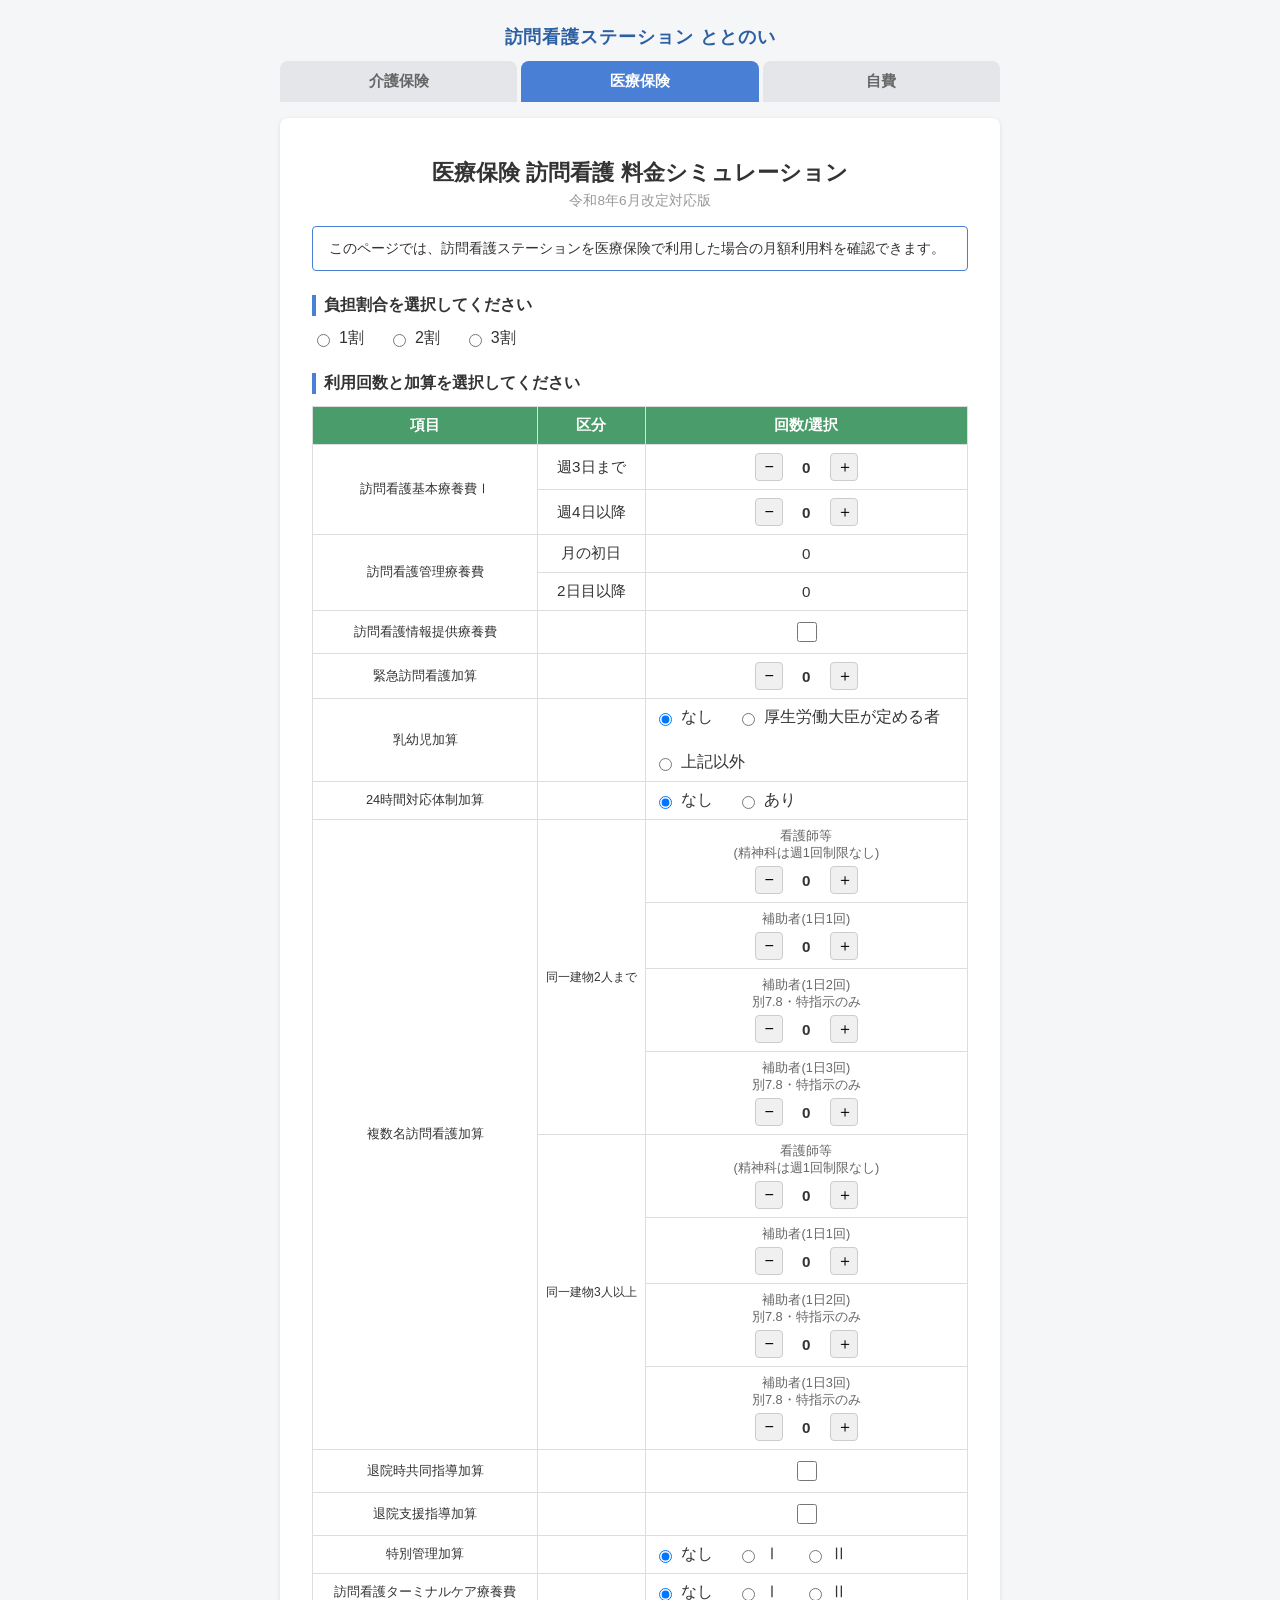
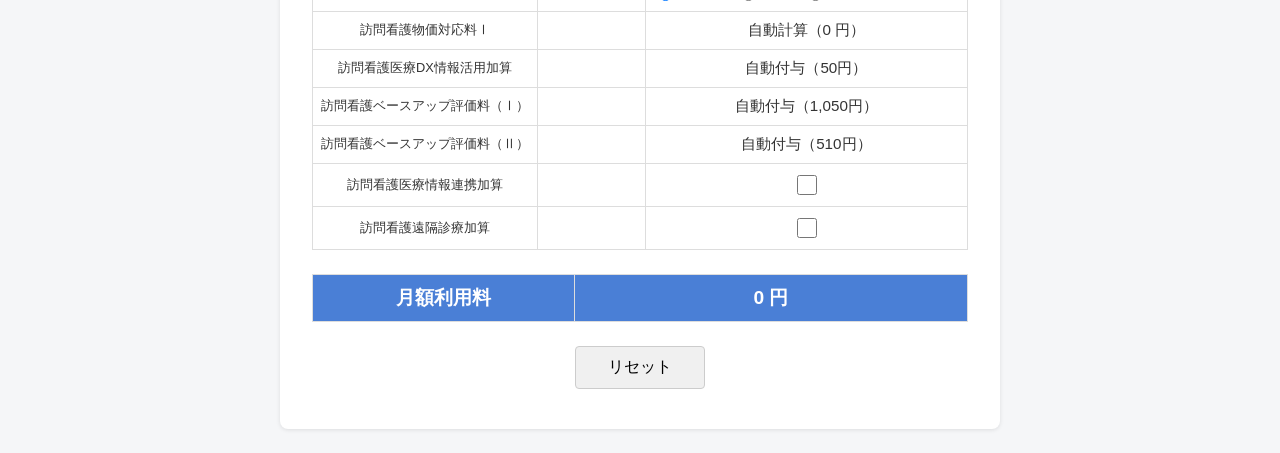
==== commit f1dfbbfe: "訪問看護ベースアップ評価料（Ⅰ・Ⅱ）を全員自動付与に変更し、DX情報活用加算の直後に移動" ====
--- a/iryouhoken/index.html
+++ b/iryouhoken/index.html
@@ -164,6 +164,16 @@
             <td>自動付与（<span id="iryou-dx-yen">0</span>円）</td>
           </tr>
           <tr>
+            <td class="item-name">訪問看護ベースアップ評価料（Ⅰ）</td>
+            <td></td>
+            <td>自動付与（<span id="base-up-1-yen">0</span>円）</td>
+          </tr>
+          <tr>
+            <td class="item-name">訪問看護ベースアップ評価料（Ⅱ）</td>
+            <td></td>
+            <td>自動付与（<span id="base-up-2-yen">0</span>円）</td>
+          </tr>
+          <tr>
             <td class="item-name">訪問看護医療情報連携加算</td>
             <td></td>
             <td><input type="checkbox" id="iryou-jouhou-renkei" class="kasan-checkbox"></td>
@@ -172,16 +182,6 @@
             <td class="item-name">訪問看護遠隔診療加算</td>
             <td></td>
             <td><input type="checkbox" id="renkei-shinryo-hojo" class="kasan-checkbox"></td>
-          </tr>
-          <tr>
-            <td class="item-name">訪問看護ベースアップ評価料（Ⅰ）</td>
-            <td></td>
-            <td><input type="checkbox" id="base-up-1" class="kasan-checkbox"></td>
-          </tr>
-          <tr>
-            <td class="item-name">訪問看護ベースアップ評価料（Ⅱ）</td>
-            <td></td>
-            <td><input type="checkbox" id="base-up-2" class="kasan-checkbox"></td>
           </tr>
         </tbody>
       </table>
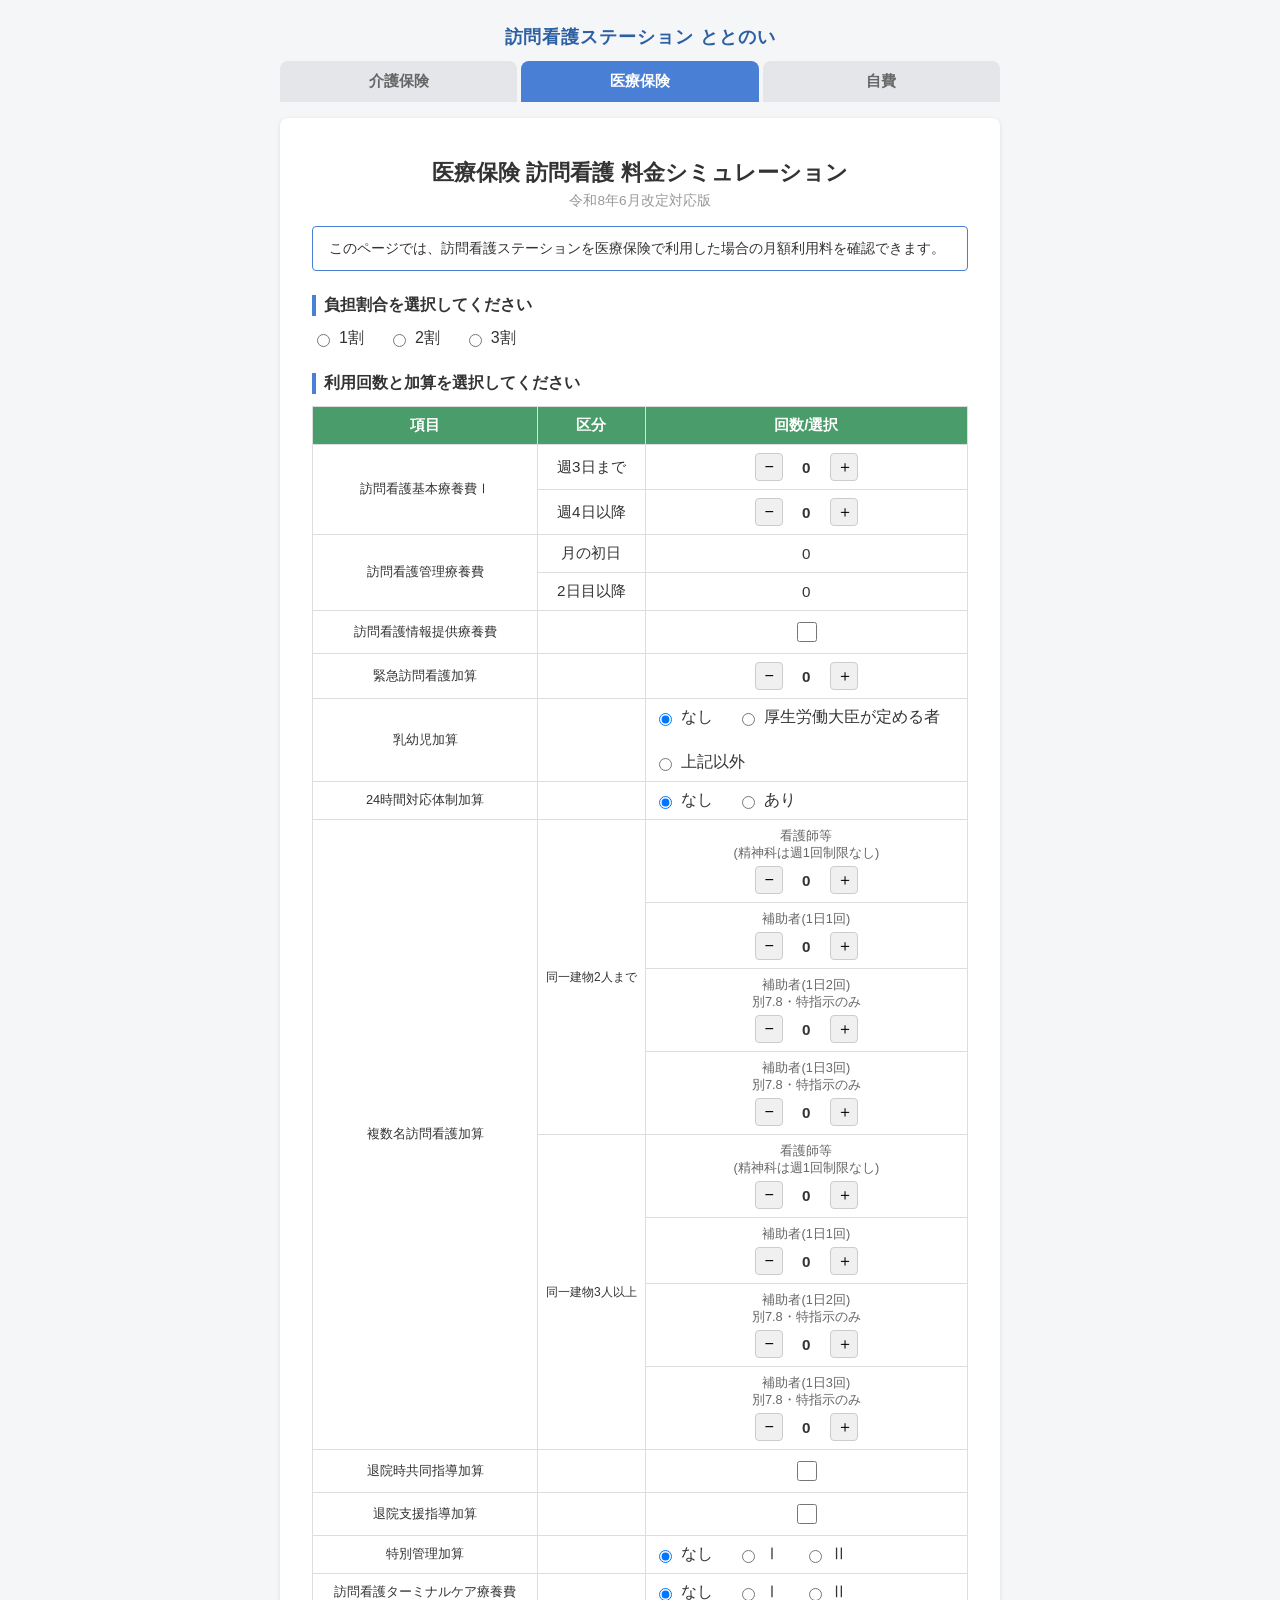
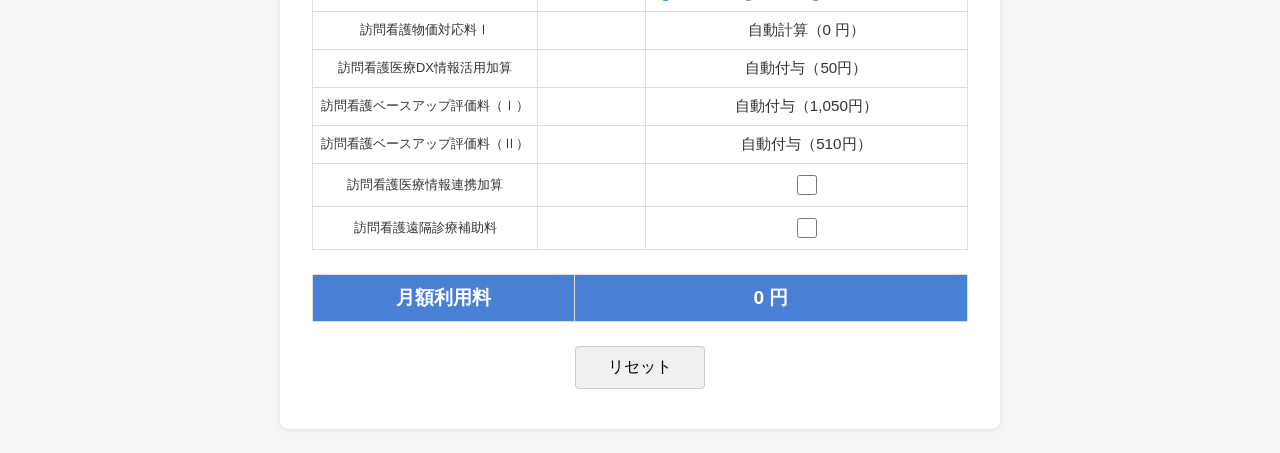
==== commit a96b0e59: "「訪問看護遠隔診療加算」を「訪問看護遠隔診療補助料」に名称変更" ====
--- a/iryouhoken/index.html
+++ b/iryouhoken/index.html
@@ -179,7 +179,7 @@
             <td><input type="checkbox" id="iryou-jouhou-renkei" class="kasan-checkbox"></td>
           </tr>
           <tr>
-            <td class="item-name">訪問看護遠隔診療加算</td>
+            <td class="item-name">訪問看護遠隔診療補助料</td>
             <td></td>
             <td><input type="checkbox" id="renkei-shinryo-hojo" class="kasan-checkbox"></td>
           </tr>
